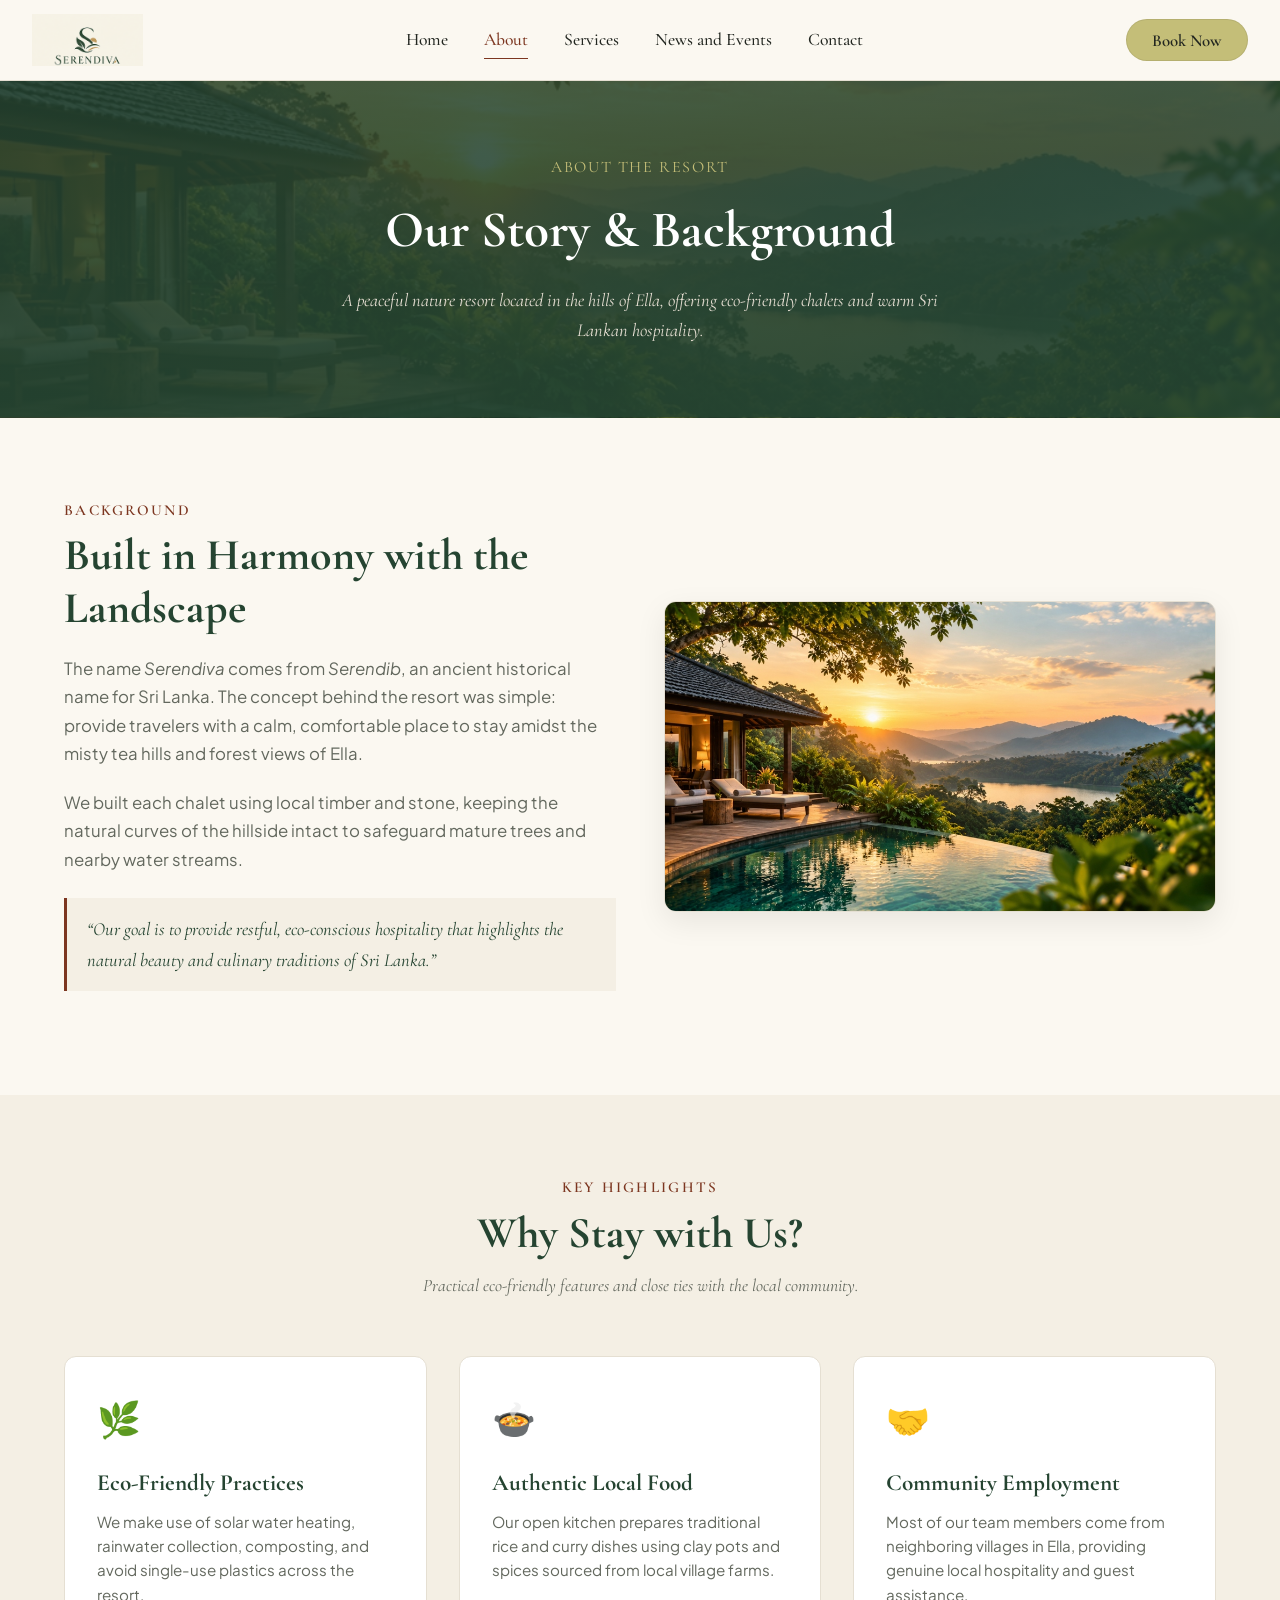
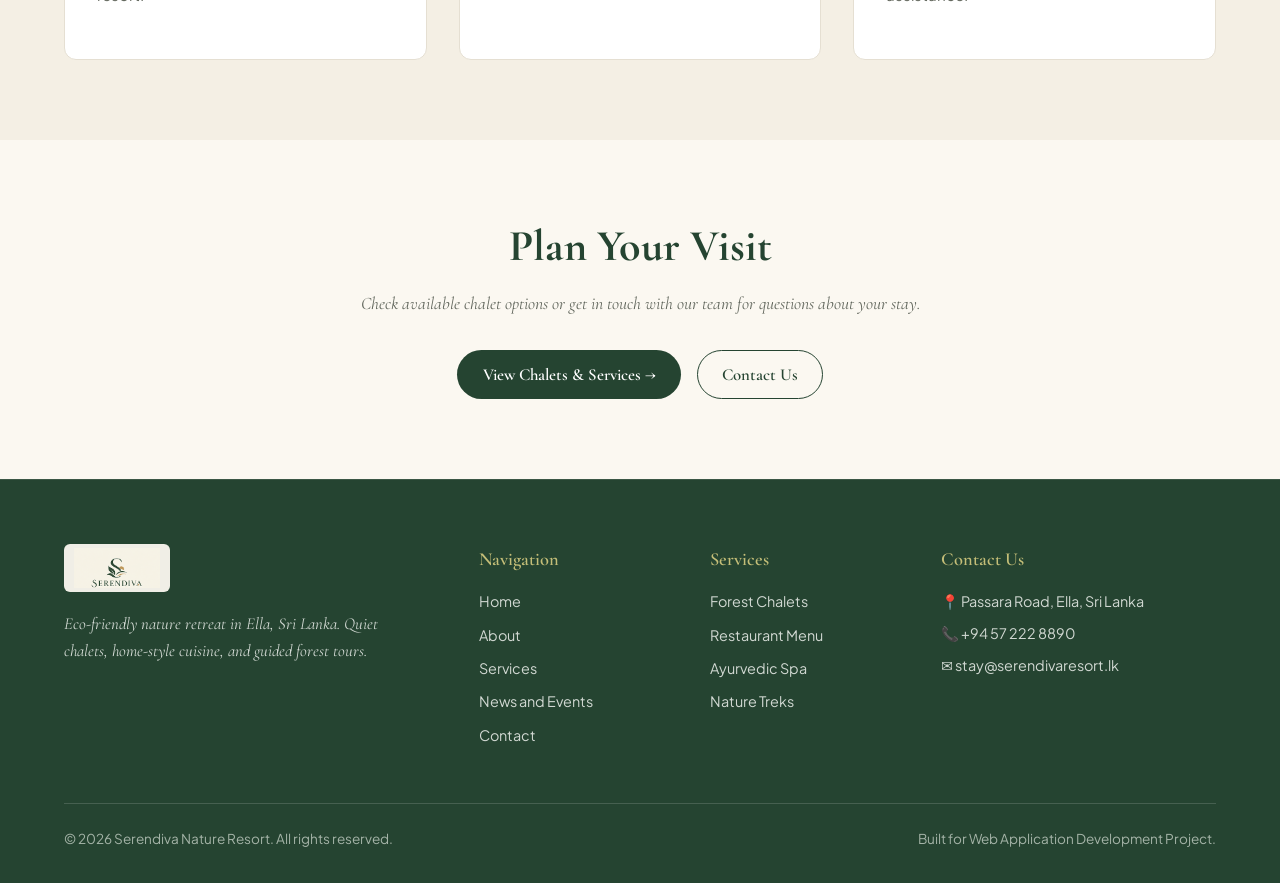
==== about.html @ 0704122e "Add Serendiva Nature Resort website pages, styles, and assets" ====
<!DOCTYPE html>
<html lang="en">
<head>
  <meta charset="UTF-8">
  <meta name="viewport" content="width=device-width, initial-scale=1.0">
  <meta name="description" content="About Serendiva Nature Resort in Ella, Sri Lanka. Eco-friendly stays, local traditions, and natural surroundings.">
  <title>About Us - Serendiva Nature Resort</title>
  <link rel="stylesheet" href="css/style.css">
  <link rel="icon" href="data:image/svg+xml,<svg xmlns=%22http://www.w3.org/2000/svg%22 viewBox=%220 0 100 100%22><text y=%22.9em%22 font-size=%2290%22>🍃</text></svg>">
</head>
<body>

  <!-- Navigation -->
  <header class="site-navbar">
    <div class="nav-container">
      <a href="index.html" class="site-logo">
        <img src="assets/images/logo.png" alt="Serendiva" class="site-logo-img">
      </a>

      <nav class="nav-menu" id="navMenu">
        <a href="index.html" class="nav-item">Home</a>
        <a href="about.html" class="nav-item active">About</a>
        <a href="services.html" class="nav-item">Services</a>
        <a href="news.html" class="nav-item">News and Events</a>
        <a href="contact.html" class="nav-item">Contact</a>
      </nav>

      <button class="btn-book-now" data-open-booking>Book Now</button>
      <button class="mobile-nav-toggle" id="mobileNavToggle" aria-label="Toggle Navigation">&#9776;</button>
    </div>
  </header>

  <!-- Page Header -->
  <section class="page-header">
    <div class="container">
      <span class="page-header-eyebrow">About the Resort</span>
      <h1 class="page-header-title">Our Story & Background</h1>
      <p class="page-header-subtitle">
        A peaceful nature resort located in the hills of Ella, offering eco-friendly chalets and warm Sri Lankan hospitality.
      </p>
    </div>
  </section>

  <!-- About Section -->
  <section class="section">
    <div class="container">
      <div class="grid-2">
        <div>
          <span class="section-tag">Background</span>
          <h2 class="section-heading" style="margin-bottom: 1.25rem;">Built in Harmony with the Landscape</h2>
          <p style="color: var(--color-text-muted); font-size: 1.05rem; margin-bottom: 1.25rem; line-height: 1.7;">
            The name <em>Serendiva</em> comes from <em>Serendib</em>, an ancient historical name for Sri Lanka. The concept behind the resort was simple: provide travelers with a calm, comfortable place to stay amidst the misty tea hills and forest views of Ella.
          </p>
          <p style="color: var(--color-text-muted); font-size: 1.05rem; margin-bottom: 1.5rem; line-height: 1.7;">
            We built each chalet using local timber and stone, keeping the natural curves of the hillside intact to safeguard mature trees and nearby water streams.
          </p>
          <div style="background-color: var(--color-cream-alt); border-left: 3px solid var(--color-rust); padding: 1rem 1.25rem; margin-bottom: 1.5rem;">
            <p style="font-family: var(--font-serif); font-size: 1.15rem; font-style: italic; color: var(--color-green);">
              “Our goal is to provide restful, eco-conscious hospitality that highlights the natural beauty and culinary traditions of Sri Lanka.”
            </p>
          </div>
        </div>
        <div>
          <div style="border-radius: var(--radius-md); overflow: hidden; box-shadow: var(--shadow-medium); border: 1px solid var(--color-border);">
            <img src="assets/images/hero_bg.jpg" alt="Serendiva Resort view overlooking hills">
          </div>
        </div>
      </div>
    </div>
  </section>

  <!-- Highlights -->
  <section class="section section-alt">
    <div class="container">
      <div class="section-title-wrap">
        <span class="section-tag">Key Highlights</span>
        <h2 class="section-heading">Why Stay with Us?</h2>
        <p class="section-desc">Practical eco-friendly features and close ties with the local community.</p>
      </div>

      <div class="grid-3">
        <div class="card" style="padding: 2rem;">
          <div style="font-size: 2.2rem; margin-bottom: 1rem;">🌿</div>
          <h3 class="card-title">Eco-Friendly Practices</h3>
          <p class="card-text">We make use of solar water heating, rainwater collection, composting, and avoid single-use plastics across the resort.</p>
        </div>

        <div class="card" style="padding: 2rem;">
          <div style="font-size: 2.2rem; margin-bottom: 1rem;">🍲</div>
          <h3 class="card-title">Authentic Local Food</h3>
          <p class="card-text">Our open kitchen prepares traditional rice and curry dishes using clay pots and spices sourced from local village farms.</p>
        </div>

        <div class="card" style="padding: 2rem;">
          <div style="font-size: 2.2rem; margin-bottom: 1rem;">🤝</div>
          <h3 class="card-title">Community Employment</h3>
          <p class="card-text">Most of our team members come from neighboring villages in Ella, providing genuine local hospitality and guest assistance.</p>
        </div>
      </div>
    </div>
  </section>

  <!-- CTA -->
  <section class="section" style="text-align: center;">
    <div class="container">
      <h2 class="section-heading" style="margin-bottom: 1rem;">Plan Your Visit</h2>
      <p class="section-desc" style="margin-bottom: 2rem;">Check available chalet options or get in touch with our team for questions about your stay.</p>
      <div style="display: flex; justify-content: center; gap: 1rem; flex-wrap: wrap;">
        <a href="services.html" class="btn-primary">View Chalets & Services &rarr;</a>
        <a href="contact.html" class="btn-outline">Contact Us</a>
      </div>
    </div>
  </section>

  <!-- Footer -->
  <footer class="site-footer">
    <div class="container">
      <div class="footer-grid">
        <div>
          <div style="background: rgba(251, 248, 241, 0.95); display: inline-block; padding: 4px 10px; border-radius: 6px; margin-bottom: 0.75rem;">
            <img src="assets/images/logo.png" alt="Serendiva" style="height: 40px; width: auto; display: block;">
          </div>
          <p class="footer-text">
            Eco-friendly nature retreat in Ella, Sri Lanka. Quiet chalets, home-style cuisine, and guided forest tours.
          </p>
        </div>

        <div>
          <h4 class="footer-heading">Navigation</h4>
          <div class="footer-links-list">
            <a href="index.html" class="footer-link">Home</a>
            <a href="about.html" class="footer-link">About</a>
            <a href="services.html" class="footer-link">Services</a>
            <a href="news.html" class="footer-link">News and Events</a>
            <a href="contact.html" class="footer-link">Contact</a>
          </div>
        </div>

        <div>
          <h4 class="footer-heading">Services</h4>
          <div class="footer-links-list">
            <a href="services.html" class="footer-link">Forest Chalets</a>
            <a href="services.html#dining" class="footer-link">Restaurant Menu</a>
            <a href="services.html#wellness" class="footer-link">Ayurvedic Spa</a>
            <a href="services.html#activities" class="footer-link">Nature Treks</a>
          </div>
        </div>

        <div>
          <h4 class="footer-heading">Contact Us</h4>
          <p style="font-size: 0.9rem; color: #d1d8d2; margin-bottom: 0.5rem;">📍 Passara Road, Ella, Sri Lanka</p>
          <p style="font-size: 0.9rem; color: #d1d8d2; margin-bottom: 0.5rem;">📞 +94 57 222 8890</p>
          <p style="font-size: 0.9rem; color: #d1d8d2;">✉️ stay@serendivaresort.lk</p>
        </div>
      </div>

      <div class="footer-bottom">
        <div>&copy; 2026 Serendiva Nature Resort. All rights reserved.</div>
        <div>Built for Web Application Development Project.</div>
      </div>
    </div>
  </footer>

  <script src="js/main.js"></script>
</body>
</html>
---- css/style.css ----
/* -------------------------------------------------------------------
   Serendiva Nature Resort - Main Stylesheet
   ------------------------------------------------------------------- */

@import url('https://fonts.googleapis.com/css2?family=Cormorant+Garamond:ital,wght@0,400;0,500;0,600;0,700;1,400;1,600;1,700&family=Plus+Jakarta+Sans:wght@300;400;500;600;700&display=swap');

:root {
  /* Color Palette */
  --color-cream: #fbf8f1;
  --color-cream-alt: #f4efe4;
  --color-white: #ffffff;
  --color-dark: #222620;
  --color-text-muted: #63685e;
  --color-border: #e5dfd2;

  --color-green: #254431;         /* Deep Ceylon forest green */
  --color-green-soft: #395c45;
  --color-olive: #c4be78;         /* Button olive-gold from hero */
  --color-olive-hover: #b3ac65;
  --color-rust: #7c3620;          /* "Soul of Sri Lanka" terracotta */

  /* Typography */
  --font-serif: 'Cormorant Garamond', Georgia, serif;
  --font-sans: 'Plus Jakarta Sans', system-ui, -apple-system, sans-serif;

  /* Shadows & Radius */
  --radius-sm: 6px;
  --radius-md: 12px;
  --radius-lg: 20px;
  --radius-pill: 9999px;
  --shadow-subtle: 0 4px 20px rgba(0, 0, 0, 0.06);
  --shadow-medium: 0 10px 30px rgba(0, 0, 0, 0.08);
}

/* Base Reset */
*, *::before, *::after {
  box-sizing: border-box;
  margin: 0;
  padding: 0;
}

html {
  scroll-behavior: smooth;
  font-size: 16px;
}

body {
  font-family: var(--font-sans);
  background-color: var(--color-cream);
  color: var(--color-dark);
  line-height: 1.65;
  overflow-x: hidden;
}

img {
  max-width: 100%;
  height: auto;
  display: block;
}

a {
  text-decoration: none;
  color: inherit;
  transition: all 0.25s ease;
}

ul {
  list-style: none;
}

/* Navigation Bar */

.site-navbar {
  background-color: var(--color-cream);
  border-bottom: 1px solid var(--color-border);
  position: sticky;
  top: 0;
  z-index: 1000;
  transition: all 0.3s ease;
}

.nav-container {
  max-width: 1280px;
  margin: 0 auto;
  padding: 0 2rem;
  height: 80px;
  display: flex;
  align-items: center;
  justify-content: space-between;
}

/* Brand Logo */
.site-logo {
  display: inline-flex;
  align-items: center;
  text-decoration: none;
}

.site-logo-img {
  height: 52px;
  width: auto;
  display: block;
  object-fit: contain;
  transition: transform 0.25s ease;
}

.site-logo:hover .site-logo-img {
  transform: scale(1.02);
}

/* Menu Links */
.nav-menu {
  display: flex;
  align-items: center;
  gap: 2.25rem;
}

.nav-item {
  font-family: var(--font-serif);
  font-size: 1.1rem;
  font-weight: 500;
  color: var(--color-dark);
  position: relative;
  padding: 0.3rem 0;
}

.nav-item:hover,
.nav-item.active {
  color: var(--color-rust);
}

.nav-item::after {
  content: "";
  position: absolute;
  bottom: 0;
  left: 0;
  width: 0;
  height: 1.5px;
  background-color: var(--color-rust);
  transition: width 0.25s ease;
}

.nav-item:hover::after,
.nav-item.active::after {
  width: 100%;
}

/* Book Now Button */
.btn-book-now {
  background-color: var(--color-olive);
  color: var(--color-dark);
  font-family: var(--font-serif);
  font-size: 1.05rem;
  font-weight: 600;
  padding: 0.6rem 1.6rem;
  border-radius: var(--radius-pill);
  border: 1px solid rgba(0, 0, 0, 0.08);
  cursor: pointer;
  transition: all 0.25s ease;
  display: inline-flex;
  align-items: center;
  justify-content: center;
}

.btn-book-now:hover {
  background-color: var(--color-olive-hover);
  transform: translateY(-1px);
  box-shadow: 0 4px 12px rgba(196, 190, 120, 0.35);
}

/* Mobile Toggle */
.mobile-nav-toggle {
  display: none;
  background: none;
  border: none;
  font-size: 1.75rem;
  color: var(--color-green);
  cursor: pointer;
}

/* Hero Section */

.hero-wrapper {
  position: relative;
  min-height: calc(100vh - 80px);
  max-height: 850px;
  background-size: cover;
  background-position: center;
  background-repeat: no-repeat;
  display: flex;
  align-items: center;
  justify-content: flex-end;
  padding: 4rem 5% 4rem 2rem;
}

.hero-overlay {
  position: absolute;
  inset: 0;
  background: linear-gradient(
    to right,
    rgba(0, 0, 0, 0.1) 0%,
    rgba(0, 0, 0, 0.2) 40%,
    rgba(0, 0, 0, 0.45) 80%,
    rgba(0, 0, 0, 0.55) 100%
  );
  z-index: 1;
}

.hero-box {
  position: relative;
  z-index: 2;
  max-width: 580px;
  text-align: left;
}

/* Hero Elements */
.hero-eyebrow {
  display: inline-block;
  padding: 0.3rem 0.85rem;
  border: 1px solid rgba(255, 255, 255, 0.6);
  background: rgba(255, 255, 255, 0.15);
  backdrop-filter: blur(4px);
  color: #ffffff;
  font-family: var(--font-serif);
  font-size: 0.95rem;
  letter-spacing: 0.04em;
  margin-bottom: 1.25rem;
  border-radius: 2px;
}

.hero-headline {
  font-family: var(--font-serif);
  font-size: clamp(2.8rem, 5.5vw, 4.4rem);
  font-weight: 700;
  line-height: 1.08;
  color: #ffffff;
  margin-bottom: 1.25rem;
  text-shadow: 0 2px 15px rgba(0, 0, 0, 0.35);
}

.hero-headline em {
  font-style: italic;
  color: #f5cf9e; /* Warm sunlit terracotta/gold contrast */
  display: block;
}

.hero-subtext {
  font-family: var(--font-serif);
  font-size: clamp(1.15rem, 2vw, 1.35rem);
  font-style: italic;
  font-weight: 400;
  color: #f7f5ed;
  line-height: 1.5;
  margin-bottom: 2rem;
  text-shadow: 0 2px 10px rgba(0, 0, 0, 0.4);
}

.btn-hero-explore {
  background-color: var(--color-olive);
  color: var(--color-dark);
  font-family: var(--font-serif);
  font-size: 1.15rem;
  font-weight: 600;
  padding: 0.75rem 2rem;
  border-radius: var(--radius-pill);
  border: none;
  cursor: pointer;
  display: inline-flex;
  align-items: center;
  gap: 0.6rem;
  transition: all 0.25s ease;
  box-shadow: 0 4px 15px rgba(0, 0, 0, 0.2);
}

.btn-hero-explore:hover {
  background-color: var(--color-olive-hover);
  transform: translateX(4px);
  box-shadow: 0 6px 20px rgba(0, 0, 0, 0.25);
}

/* ===================================================================
   PAGE HEADER BANNER (FOR INNER PAGES: ABOUT, SERVICES, NEWS, CONTACT)
   =================================================================== */

.page-header {
  background-color: var(--color-green);
  color: #ffffff;
  padding: 4.5rem 1.5rem;
  text-align: center;
  position: relative;
  background-image: linear-gradient(rgba(37, 68, 49, 0.85), rgba(37, 68, 49, 0.95)), url('../assets/images/hero_bg.jpg');
  background-size: cover;
  background-position: center;
}

.page-header-eyebrow {
  display: inline-block;
  font-family: var(--font-serif);
  font-size: 1rem;
  color: var(--color-olive);
  letter-spacing: 0.1em;
  text-transform: uppercase;
  margin-bottom: 0.5rem;
}

.page-header-title {
  font-family: var(--font-serif);
  font-size: clamp(2.2rem, 4vw, 3.2rem);
  font-weight: 700;
  color: #ffffff;
  margin-bottom: 0.75rem;
}

.page-header-subtitle {
  font-family: var(--font-serif);
  font-size: 1.15rem;
  font-style: italic;
  color: #e5ded2;
  max-width: 600px;
  margin: 0 auto;
}

/* ===================================================================
   CONTAINER & SECTION LAYOUTS
   =================================================================== */

.container {
  max-width: 1200px;
  margin: 0 auto;
  padding: 0 1.5rem;
}

.section {
  padding: 5rem 0;
}

.section-alt {
  background-color: var(--color-cream-alt);
}

.section-title-wrap {
  text-align: center;
  margin-bottom: 3.5rem;
}

.section-tag {
  font-family: var(--font-serif);
  font-size: 0.95rem;
  color: var(--color-rust);
  letter-spacing: 0.15em;
  text-transform: uppercase;
  font-weight: 600;
  display: block;
  margin-bottom: 0.4rem;
}

.section-heading {
  font-family: var(--font-serif);
  font-size: clamp(2rem, 3.5vw, 2.75rem);
  font-weight: 700;
  color: var(--color-green);
  line-height: 1.2;
}

.section-desc {
  font-family: var(--font-serif);
  font-size: 1.1rem;
  font-style: italic;
  color: var(--color-text-muted);
  max-width: 650px;
  margin: 0.75rem auto 0;
}

/* Grid & Cards */

.grid-3 {
  display: grid;
  grid-template-columns: repeat(auto-fit, minmax(320px, 1fr));
  gap: 2rem;
}

.grid-2 {
  display: grid;
  grid-template-columns: 1fr 1fr;
  gap: 3rem;
  align-items: center;
}

.card {
  background-color: var(--color-white);
  border-radius: var(--radius-md);
  border: 1px solid var(--color-border);
  overflow: hidden;
  transition: all 0.3s ease;
  display: flex;
  flex-direction: column;
}

.card:hover {
  transform: translateY(-5px);
  box-shadow: var(--shadow-medium);
  border-color: var(--color-olive);
}

.card-img-wrap {
  position: relative;
  height: 220px;
  overflow: hidden;
}

.card-img-wrap img {
  width: 100%;
  height: 100%;
  object-fit: cover;
  transition: transform 0.4s ease;
}

.card:hover .card-img-wrap img {
  transform: scale(1.05);
}

.card-badge {
  position: absolute;
  top: 1rem;
  left: 1rem;
  background-color: var(--color-olive);
  color: var(--color-dark);
  font-family: var(--font-serif);
  font-size: 0.85rem;
  font-weight: 600;
  padding: 0.25rem 0.75rem;
  border-radius: var(--radius-pill);
}

.card-body {
  padding: 1.75rem;
  display: flex;
  flex-direction: column;
  flex-grow: 1;
}

.card-title {
  font-family: var(--font-serif);
  font-size: 1.45rem;
  font-weight: 700;
  color: var(--color-green);
  margin-bottom: 0.5rem;
}

.card-text {
  font-size: 0.95rem;
  color: var(--color-text-muted);
  line-height: 1.6;
  margin-bottom: 1.25rem;
}

.card-footer {
  margin-top: auto;
  display: flex;
  align-items: center;
  justify-content: space-between;
  border-top: 1px solid var(--color-border);
  padding-top: 1rem;
}

.card-price {
  font-family: var(--font-serif);
  font-size: 1.25rem;
  font-weight: 700;
  color: var(--color-rust);
}

/* Primary Button */
.btn-primary {
  background-color: var(--color-green);
  color: #ffffff;
  font-family: var(--font-serif);
  font-size: 1.05rem;
  font-weight: 600;
  padding: 0.65rem 1.6rem;
  border-radius: var(--radius-pill);
  border: none;
  cursor: pointer;
  display: inline-flex;
  align-items: center;
  gap: 0.5rem;
  transition: all 0.25s ease;
}

.btn-primary:hover {
  background-color: var(--color-green-soft);
  transform: translateY(-2px);
}

.btn-outline {
  background: transparent;
  color: var(--color-green);
  border: 1px solid var(--color-green);
  font-family: var(--font-serif);
  font-size: 1.05rem;
  font-weight: 600;
  padding: 0.6rem 1.5rem;
  border-radius: var(--radius-pill);
  cursor: pointer;
  transition: all 0.25s ease;
}

.btn-outline:hover {
  background-color: var(--color-green);
  color: #ffffff;
}

/* Modal Dialog */

.modal-backdrop {
  position: fixed;
  inset: 0;
  background-color: rgba(34, 38, 32, 0.65);
  backdrop-filter: blur(4px);
  z-index: 2000;
  display: flex;
  align-items: center;
  justify-content: center;
  padding: 1.5rem;
  opacity: 0;
  pointer-events: none;
  transition: opacity 0.3s ease;
}

.modal-backdrop.active {
  opacity: 1;
  pointer-events: auto;
}

.modal-content {
  background-color: var(--color-white);
  border-radius: var(--radius-md);
  max-width: 600px;
  width: 100%;
  max-height: 90vh;
  overflow-y: auto;
  padding: 2.5rem;
  position: relative;
  box-shadow: 0 20px 50px rgba(0, 0, 0, 0.25);
  border: 1px solid var(--color-border);
}

.modal-close {
  position: absolute;
  top: 1.25rem;
  right: 1.25rem;
  background: none;
  border: none;
  font-size: 1.5rem;
  color: var(--color-text-muted);
  cursor: pointer;
}

.modal-close:hover {
  color: var(--color-dark);
}

/* Form Styles */
.form-group {
  margin-bottom: 1.25rem;
}

.form-label {
  display: block;
  font-family: var(--font-serif);
  font-size: 1rem;
  font-weight: 600;
  color: var(--color-green);
  margin-bottom: 0.35rem;
}

.form-input,
.form-select,
.form-textarea {
  width: 100%;
  padding: 0.75rem 1rem;
  border: 1px solid var(--color-border);
  border-radius: var(--radius-sm);
  background-color: var(--color-cream);
  font-family: var(--font-sans);
  font-size: 0.95rem;
  color: var(--color-dark);
  outline: none;
  transition: border-color 0.2s ease;
}

.form-input:focus,
.form-select:focus,
.form-textarea:focus {
  border-color: var(--color-rust);
  background-color: var(--color-white);
}

/* ===================================================================
   FOOTER (MINIMAL, ELEGANT CREAM/GREEN)
   =================================================================== */

.site-footer {
  background-color: var(--color-green);
  color: #ffffff;
  padding: 4rem 0 2rem;
  border-top: 1px solid rgba(255, 255, 255, 0.1);
}

.footer-grid {
  display: grid;
  grid-template-columns: 2fr 1fr 1fr 1.5fr;
  gap: 3rem;
  margin-bottom: 3.5rem;
}

.footer-logo-title {
  font-family: var(--font-serif);
  font-size: 1.4rem;
  font-weight: 700;
  letter-spacing: 0.15em;
  color: #ffffff;
  margin-bottom: 0.75rem;
}

.footer-text {
  font-family: var(--font-serif);
  font-size: 1.05rem;
  font-style: italic;
  color: #d1d8d2;
  line-height: 1.6;
  max-width: 320px;
}

.footer-heading {
  font-family: var(--font-serif);
  font-size: 1.15rem;
  font-weight: 600;
  color: var(--color-olive);
  margin-bottom: 1rem;
}

.footer-links-list {
  display: flex;
  flex-direction: column;
  gap: 0.6rem;
}

.footer-link {
  font-size: 0.9rem;
  color: #d1d8d2;
}

.footer-link:hover {
  color: #ffffff;
  padding-left: 4px;
}

.footer-bottom {
  border-top: 1px solid rgba(255, 255, 255, 0.15);
  padding-top: 1.5rem;
  display: flex;
  align-items: center;
  justify-content: space-between;
  font-size: 0.85rem;
  color: #a4b3a7;
  flex-wrap: wrap;
  gap: 1rem;
}

/* ===================================================================
   RESPONSIVE DESIGN
   =================================================================== */

@media (max-width: 900px) {
  .hero-wrapper {
    justify-content: center;
    padding: 3rem 1.5rem;
  }
  .hero-box {
    text-align: center;
  }
  .hero-eyebrow {
    margin-left: auto;
    margin-right: auto;
  }
  .grid-2 {
    grid-template-columns: 1fr;
  }
  .footer-grid {
    grid-template-columns: 1fr 1fr;
    gap: 2rem;
  }
}

@media (max-width: 768px) {
  .nav-menu {
    position: fixed;
    top: 80px;
    left: 0;
    right: 0;
    background-color: var(--color-cream);
    flex-direction: column;
    padding: 2rem;
    gap: 1.5rem;
    border-bottom: 1px solid var(--color-border);
    transform: translateY(-120%);
    opacity: 0;
    pointer-events: none;
    transition: all 0.3s ease;
  }
  .nav-menu.mobile-open {
    transform: translateY(0);
    opacity: 1;
    pointer-events: auto;
  }
  .mobile-nav-toggle {
    display: block;
  }
  .btn-book-now {
    display: none;
  }
  .footer-grid {
    grid-template-columns: 1fr;
  }
}
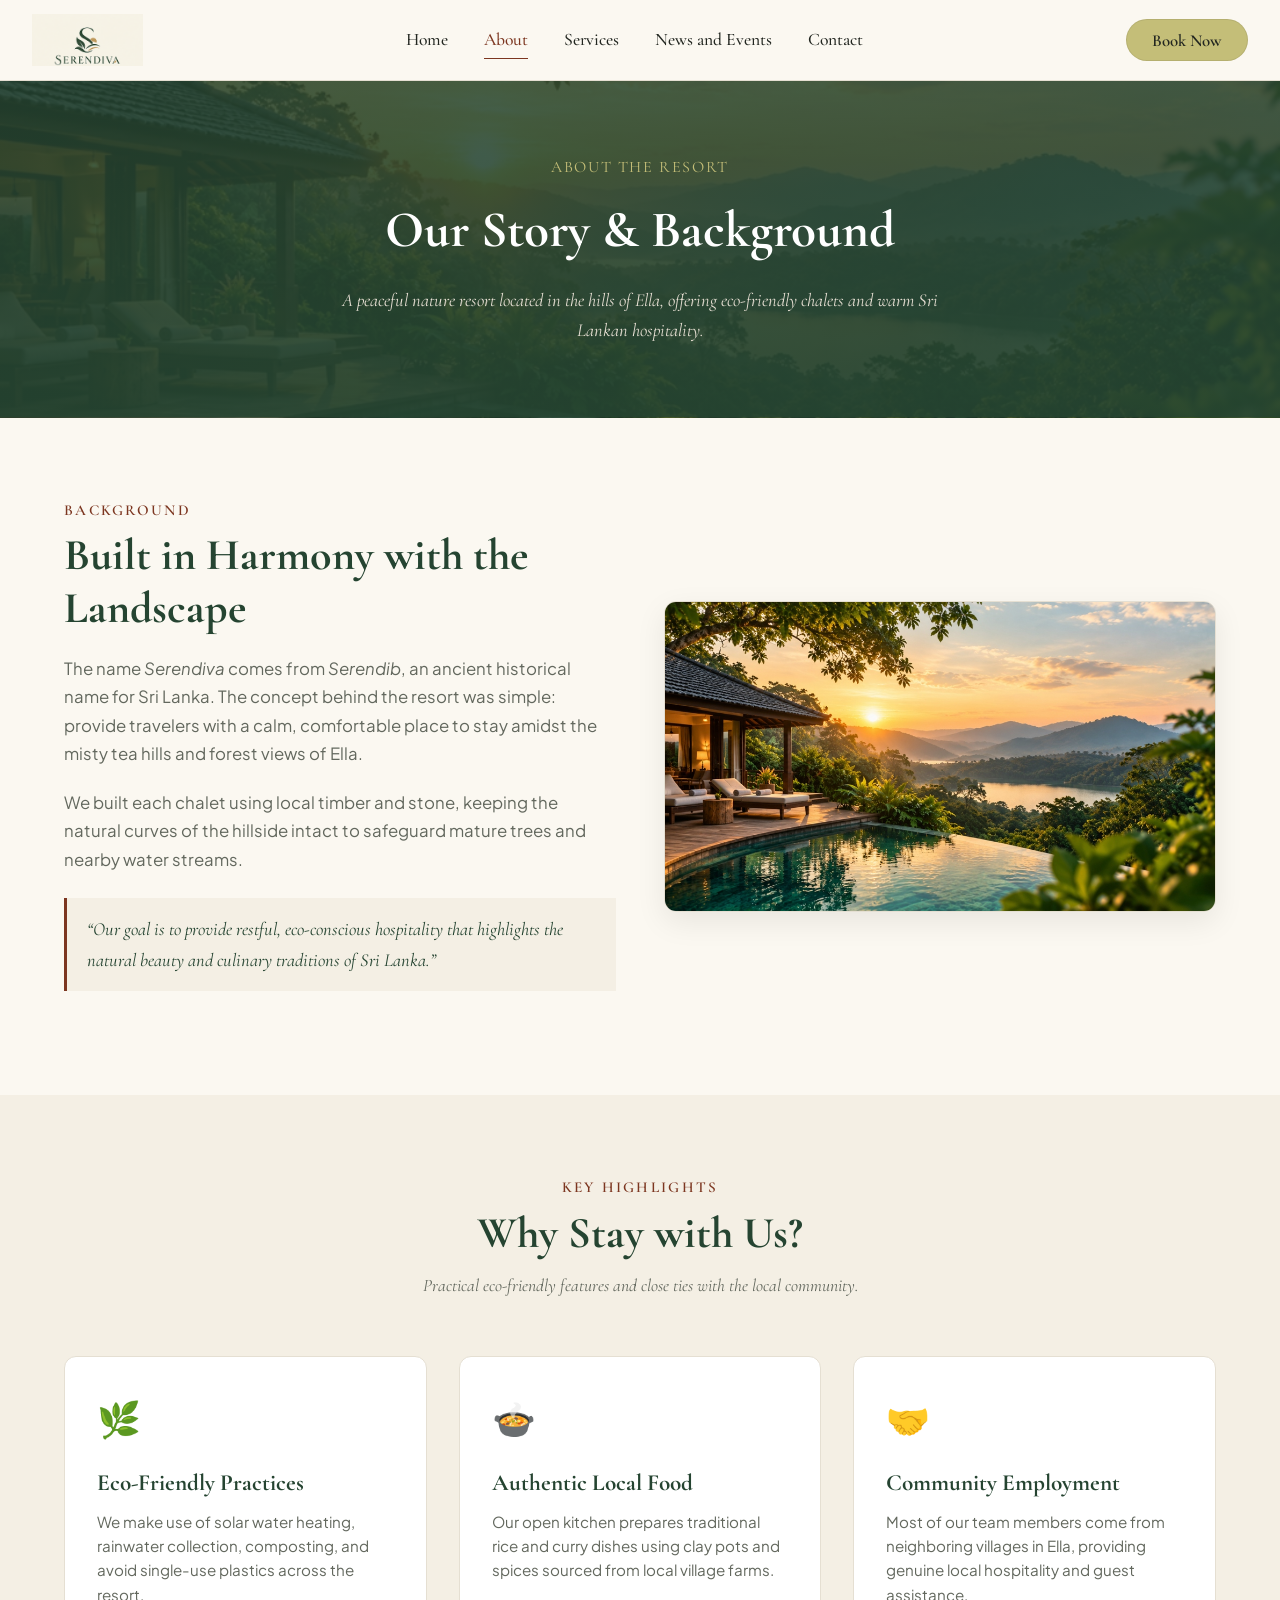
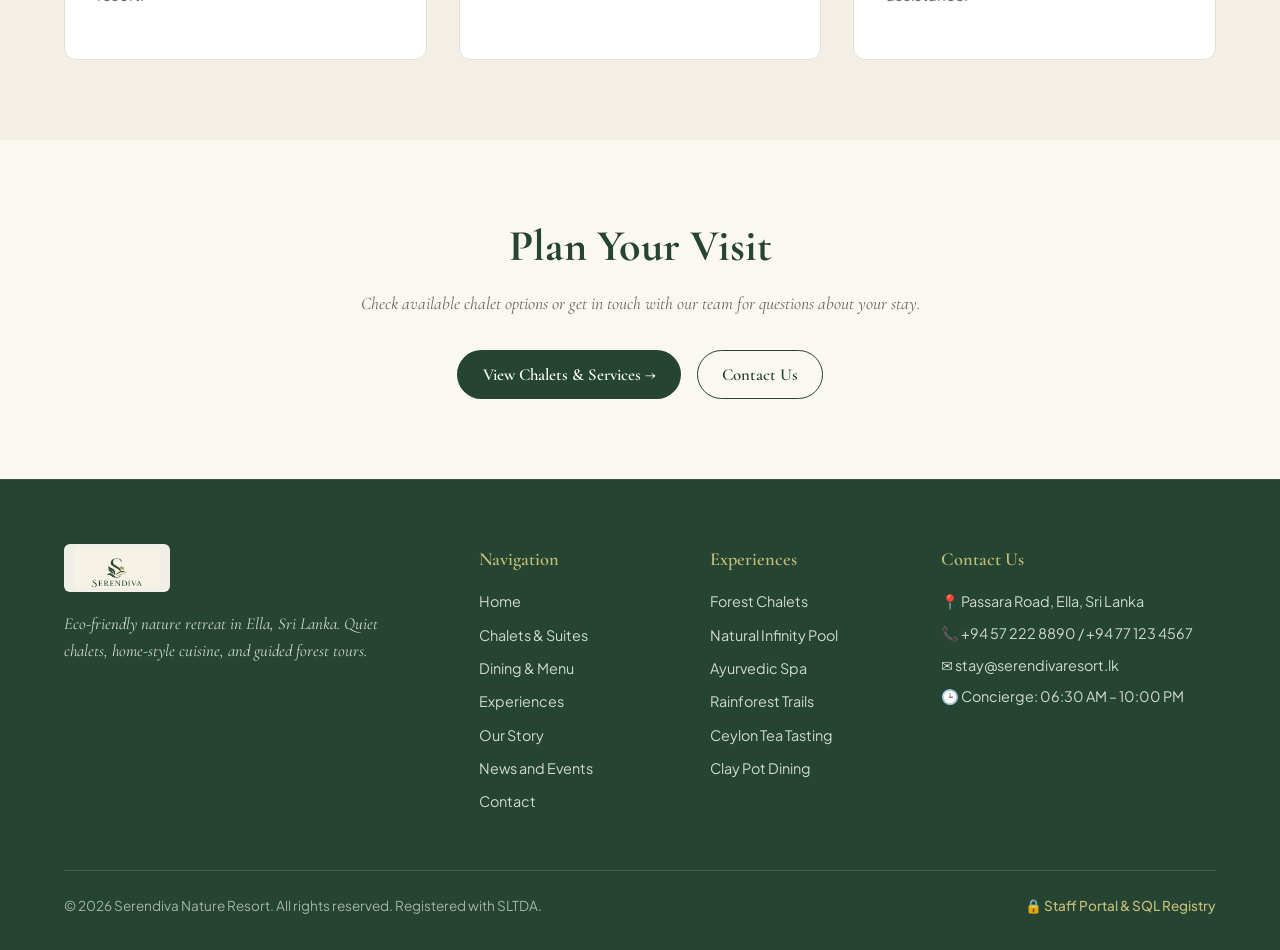
==== commit 608f9d0e: "create custom style sheet and configure workspace settings while updating navigation and footer layo" ====
--- a/about.html
+++ b/about.html
@@ -47,21 +47,21 @@
       <div class="grid-2">
         <div>
           <span class="section-tag">Background</span>
-          <h2 class="section-heading" style="margin-bottom: 1.25rem;">Built in Harmony with the Landscape</h2>
-          <p style="color: var(--color-text-muted); font-size: 1.05rem; margin-bottom: 1.25rem; line-height: 1.7;">
+          <h2 class="section-heading mb-3">Built in Harmony with the Landscape</h2>
+          <p class="text-muted lead-text mb-3">
             The name <em>Serendiva</em> comes from <em>Serendib</em>, an ancient historical name for Sri Lanka. The concept behind the resort was simple: provide travelers with a calm, comfortable place to stay amidst the misty tea hills and forest views of Ella.
           </p>
-          <p style="color: var(--color-text-muted); font-size: 1.05rem; margin-bottom: 1.5rem; line-height: 1.7;">
+          <p class="text-muted lead-text mb-4">
             We built each chalet using local timber and stone, keeping the natural curves of the hillside intact to safeguard mature trees and nearby water streams.
           </p>
-          <div style="background-color: var(--color-cream-alt); border-left: 3px solid var(--color-rust); padding: 1rem 1.25rem; margin-bottom: 1.5rem;">
-            <p style="font-family: var(--font-serif); font-size: 1.15rem; font-style: italic; color: var(--color-green);">
+          <div class="quote-box">
+            <p class="quote-box-text">
               “Our goal is to provide restful, eco-conscious hospitality that highlights the natural beauty and culinary traditions of Sri Lanka.”
             </p>
           </div>
         </div>
         <div>
-          <div style="border-radius: var(--radius-md); overflow: hidden; box-shadow: var(--shadow-medium); border: 1px solid var(--color-border);">
+          <div class="about-img-box">
             <img src="assets/images/hero_bg.jpg" alt="Serendiva Resort view overlooking hills">
           </div>
         </div>
@@ -79,20 +79,20 @@
       </div>
 
       <div class="grid-3">
-        <div class="card" style="padding: 2rem;">
-          <div style="font-size: 2.2rem; margin-bottom: 1rem;">🌿</div>
+        <div class="card card-p-2">
+          <div class="feature-emoji">🌿</div>
           <h3 class="card-title">Eco-Friendly Practices</h3>
           <p class="card-text">We make use of solar water heating, rainwater collection, composting, and avoid single-use plastics across the resort.</p>
         </div>
 
-        <div class="card" style="padding: 2rem;">
-          <div style="font-size: 2.2rem; margin-bottom: 1rem;">🍲</div>
+        <div class="card card-p-2">
+          <div class="feature-emoji">🍲</div>
           <h3 class="card-title">Authentic Local Food</h3>
           <p class="card-text">Our open kitchen prepares traditional rice and curry dishes using clay pots and spices sourced from local village farms.</p>
         </div>
 
-        <div class="card" style="padding: 2rem;">
-          <div style="font-size: 2.2rem; margin-bottom: 1rem;">🤝</div>
+        <div class="card card-p-2">
+          <div class="feature-emoji">🤝</div>
           <h3 class="card-title">Community Employment</h3>
           <p class="card-text">Most of our team members come from neighboring villages in Ella, providing genuine local hospitality and guest assistance.</p>
         </div>
@@ -101,11 +101,11 @@
   </section>
 
   <!-- CTA -->
-  <section class="section" style="text-align: center;">
+  <section class="section text-center">
     <div class="container">
-      <h2 class="section-heading" style="margin-bottom: 1rem;">Plan Your Visit</h2>
-      <p class="section-desc" style="margin-bottom: 2rem;">Check available chalet options or get in touch with our team for questions about your stay.</p>
-      <div style="display: flex; justify-content: center; gap: 1rem; flex-wrap: wrap;">
+      <h2 class="section-heading mb-2">Plan Your Visit</h2>
+      <p class="section-desc mb-5">Check available chalet options or get in touch with our team for questions about your stay.</p>
+      <div class="btn-center-row">
         <a href="services.html" class="btn-primary">View Chalets & Services &rarr;</a>
         <a href="contact.html" class="btn-outline">Contact Us</a>
       </div>
@@ -117,8 +117,8 @@
     <div class="container">
       <div class="footer-grid">
         <div>
-          <div style="background: rgba(251, 248, 241, 0.95); display: inline-block; padding: 4px 10px; border-radius: 6px; margin-bottom: 0.75rem;">
-            <img src="assets/images/logo.png" alt="Serendiva" style="height: 40px; width: auto; display: block;">
+          <div class="footer-logo-badge">
+            <img src="assets/images/logo.png" alt="Serendiva" class="footer-logo-img">
           </div>
           <p class="footer-text">
             Eco-friendly nature retreat in Ella, Sri Lanka. Quiet chalets, home-style cuisine, and guided forest tours.
@@ -129,34 +129,41 @@
           <h4 class="footer-heading">Navigation</h4>
           <div class="footer-links-list">
             <a href="index.html" class="footer-link">Home</a>
-            <a href="about.html" class="footer-link">About</a>
-            <a href="services.html" class="footer-link">Services</a>
+            <a href="rooms.html" class="footer-link">Chalets & Suites</a>
+            <a href="dining.html" class="footer-link">Dining & Menu</a>
+            <a href="facilities.html" class="footer-link">Experiences</a>
+            <a href="about.html" class="footer-link">Our Story</a>
             <a href="news.html" class="footer-link">News and Events</a>
             <a href="contact.html" class="footer-link">Contact</a>
           </div>
         </div>
 
         <div>
-          <h4 class="footer-heading">Services</h4>
+          <h4 class="footer-heading">Experiences</h4>
           <div class="footer-links-list">
-            <a href="services.html" class="footer-link">Forest Chalets</a>
-            <a href="services.html#dining" class="footer-link">Restaurant Menu</a>
-            <a href="services.html#wellness" class="footer-link">Ayurvedic Spa</a>
-            <a href="services.html#activities" class="footer-link">Nature Treks</a>
+            <a href="rooms.html" class="footer-link">Forest Chalets</a>
+            <a href="facilities.html" class="footer-link">Natural Infinity Pool</a>
+            <a href="facilities.html" class="footer-link">Ayurvedic Spa</a>
+            <a href="facilities.html" class="footer-link">Rainforest Trails</a>
+            <a href="facilities.html" class="footer-link">Ceylon Tea Tasting</a>
+            <a href="dining.html" class="footer-link">Clay Pot Dining</a>
           </div>
         </div>
 
         <div>
           <h4 class="footer-heading">Contact Us</h4>
-          <p style="font-size: 0.9rem; color: #d1d8d2; margin-bottom: 0.5rem;">📍 Passara Road, Ella, Sri Lanka</p>
-          <p style="font-size: 0.9rem; color: #d1d8d2; margin-bottom: 0.5rem;">📞 +94 57 222 8890</p>
-          <p style="font-size: 0.9rem; color: #d1d8d2;">✉️ stay@serendivaresort.lk</p>
+          <p class="footer-contact-item">📍 Passara Road, Ella, Sri Lanka</p>
+          <p class="footer-contact-item">📞 +94 57 222 8890 / +94 77 123 4567</p>
+          <p class="footer-contact-item">✉️ stay@serendivaresort.lk</p>
+          <p class="footer-contact-item">🕒 Concierge: 06:30 AM – 10:00 PM</p>
         </div>
       </div>
 
       <div class="footer-bottom">
-        <div>&copy; 2026 Serendiva Nature Resort. All rights reserved.</div>
-        <div>Built for Web Application Development Project.</div>
+        <div>&copy; 2026 Serendiva Nature Resort. All rights reserved. Registered with SLTDA.</div>
+        <div class="footer-admin-link-row">
+          <a href="admin.html" class="footer-admin-link">🔒 Staff Portal & SQL Registry</a>
+        </div>
       </div>
     </div>
   </footer>
--- a/css/style.css
+++ b/css/style.css
@@ -1,11 +1,7 @@
-/* -------------------------------------------------------------------
-   Serendiva Nature Resort - Main Stylesheet
-   ------------------------------------------------------------------- */
-
 @import url('https://fonts.googleapis.com/css2?family=Cormorant+Garamond:ital,wght@0,400;0,500;0,600;0,700;1,400;1,600;1,700&family=Plus+Jakarta+Sans:wght@300;400;500;600;700&display=swap');
 
 :root {
-  /* Color Palette */
+  
   --color-cream: #fbf8f1;
   --color-cream-alt: #f4efe4;
   --color-white: #ffffff;
@@ -13,17 +9,17 @@
   --color-text-muted: #63685e;
   --color-border: #e5dfd2;
 
-  --color-green: #254431;         /* Deep Ceylon forest green */
+  --color-green: #254431;         
   --color-green-soft: #395c45;
-  --color-olive: #c4be78;         /* Button olive-gold from hero */
+  --color-olive: #c4be78;         
   --color-olive-hover: #b3ac65;
-  --color-rust: #7c3620;          /* "Soul of Sri Lanka" terracotta */
-
-  /* Typography */
+  --color-rust: #7c3620;          
+
+  
   --font-serif: 'Cormorant Garamond', Georgia, serif;
   --font-sans: 'Plus Jakarta Sans', system-ui, -apple-system, sans-serif;
 
-  /* Shadows & Radius */
+  
   --radius-sm: 6px;
   --radius-md: 12px;
   --radius-lg: 20px;
@@ -32,7 +28,6 @@
   --shadow-medium: 0 10px 30px rgba(0, 0, 0, 0.08);
 }
 
-/* Base Reset */
 *, *::before, *::after {
   box-sizing: border-box;
   margin: 0;
@@ -67,8 +62,6 @@
 ul {
   list-style: none;
 }
-
-/* Navigation Bar */
 
 .site-navbar {
   background-color: var(--color-cream);
@@ -89,7 +82,6 @@
   justify-content: space-between;
 }
 
-/* Brand Logo */
 .site-logo {
   display: inline-flex;
   align-items: center;
@@ -108,7 +100,6 @@
   transform: scale(1.02);
 }
 
-/* Menu Links */
 .nav-menu {
   display: flex;
   align-items: center;
@@ -145,7 +136,6 @@
   width: 100%;
 }
 
-/* Book Now Button */
 .btn-book-now {
   background-color: var(--color-olive);
   color: var(--color-dark);
@@ -168,7 +158,6 @@
   box-shadow: 0 4px 12px rgba(196, 190, 120, 0.35);
 }
 
-/* Mobile Toggle */
 .mobile-nav-toggle {
   display: none;
   background: none;
@@ -177,8 +166,6 @@
   color: var(--color-green);
   cursor: pointer;
 }
-
-/* Hero Section */
 
 .hero-wrapper {
   position: relative;
@@ -213,12 +200,12 @@
   text-align: left;
 }
 
-/* Hero Elements */
 .hero-eyebrow {
   display: inline-block;
   padding: 0.3rem 0.85rem;
   border: 1px solid rgba(255, 255, 255, 0.6);
   background: rgba(255, 255, 255, 0.15);
+  -webkit-backdrop-filter: blur(4px);
   backdrop-filter: blur(4px);
   color: #ffffff;
   font-family: var(--font-serif);
@@ -240,7 +227,7 @@
 
 .hero-headline em {
   font-style: italic;
-  color: #f5cf9e; /* Warm sunlit terracotta/gold contrast */
+  color: #f5cf9e; 
   display: block;
 }
 
@@ -277,10 +264,6 @@
   transform: translateX(4px);
   box-shadow: 0 6px 20px rgba(0, 0, 0, 0.25);
 }
-
-/* ===================================================================
-   PAGE HEADER BANNER (FOR INNER PAGES: ABOUT, SERVICES, NEWS, CONTACT)
-   =================================================================== */
 
 .page-header {
   background-color: var(--color-green);
@@ -320,10 +303,6 @@
   margin: 0 auto;
 }
 
-/* ===================================================================
-   CONTAINER & SECTION LAYOUTS
-   =================================================================== */
-
 .container {
   max-width: 1200px;
   margin: 0 auto;
@@ -370,8 +349,6 @@
   max-width: 650px;
   margin: 0.75rem auto 0;
 }
-
-/* Grid & Cards */
 
 .grid-3 {
   display: grid;
@@ -470,7 +447,6 @@
   color: var(--color-rust);
 }
 
-/* Primary Button */
 .btn-primary {
   background-color: var(--color-green);
   color: #ffffff;
@@ -510,12 +486,11 @@
   color: #ffffff;
 }
 
-/* Modal Dialog */
-
 .modal-backdrop {
   position: fixed;
   inset: 0;
   background-color: rgba(34, 38, 32, 0.65);
+  -webkit-backdrop-filter: blur(4px);
   backdrop-filter: blur(4px);
   z-index: 2000;
   display: flex;
@@ -560,7 +535,6 @@
   color: var(--color-dark);
 }
 
-/* Form Styles */
 .form-group {
   margin-bottom: 1.25rem;
 }
@@ -596,11 +570,8 @@
   background-color: var(--color-white);
 }
 
-/* ===================================================================
-   FOOTER (MINIMAL, ELEGANT CREAM/GREEN)
-   =================================================================== */
-
-.site-footer {
+.site-footer,
+.footer {
   background-color: var(--color-green);
   color: #ffffff;
   padding: 4rem 0 2rem;
@@ -623,7 +594,8 @@
   margin-bottom: 0.75rem;
 }
 
-.footer-text {
+.footer-text,
+.footer-desc {
   font-family: var(--font-serif);
   font-size: 1.05rem;
   font-style: italic;
@@ -632,7 +604,8 @@
   max-width: 320px;
 }
 
-.footer-heading {
+.footer-heading,
+.footer-title {
   font-family: var(--font-serif);
   font-size: 1.15rem;
   font-weight: 600;
@@ -640,18 +613,23 @@
   margin-bottom: 1rem;
 }
 
-.footer-links-list {
+.footer-links-list,
+.footer-links {
   display: flex;
   flex-direction: column;
   gap: 0.6rem;
 }
 
-.footer-link {
+.footer-link,
+.footer-links a {
   font-size: 0.9rem;
   color: #d1d8d2;
-}
-
-.footer-link:hover {
+  text-decoration: none;
+  transition: all 0.2s ease;
+}
+
+.footer-link:hover,
+.footer-links a:hover {
   color: #ffffff;
   padding-left: 4px;
 }
@@ -667,10 +645,6 @@
   flex-wrap: wrap;
   gap: 1rem;
 }
-
-/* ===================================================================
-   RESPONSIVE DESIGN
-   =================================================================== */
 
 @media (max-width: 900px) {
   .hero-wrapper {
@@ -724,3 +698,525 @@
     grid-template-columns: 1fr;
   }
 }
+
+.hero-bg-serendiva {
+  background-image: url('../assets/images/hero_bg.jpg');
+}
+.rooms-hero-bg {
+  background-image: url('../assets/images/suite.jpg');
+}
+.dining-hero-bg {
+  background-image: url('../assets/images/dining.jpg');
+}
+.about-hero-bg {
+  background-image: url('../assets/images/hero.jpg');
+}
+.mb-1 { margin-bottom: 0.5rem; }
+.mb-2 { margin-bottom: 1rem; }
+.mb-3 { margin-bottom: 1.25rem; }
+.mb-4 { margin-bottom: 1.5rem; }
+.mb-5 { margin-bottom: 2rem; }
+.mt-auto { margin-top: auto; }
+.mt-4 { margin-top: 1.5rem; }
+.mt-5 { margin-top: 3rem; }
+.text-center { text-align: center; }
+.text-muted { color: var(--color-text-muted); }
+.text-green { color: var(--color-green); }
+.text-rust { color: var(--color-rust); }
+.text-olive { color: var(--color-olive); }
+.font-serif { font-family: var(--font-serif); }
+.font-semibold { font-weight: 600; }
+.font-bold { font-weight: 700; }
+.w-full { width: 100%; }
+.font-sm { font-size: 0.9rem; }
+.text-left { text-align: left; }
+.lead-text { font-size: 1.05rem; line-height: 1.7; }
+
+.about-img-box {
+  border-radius: var(--radius-md);
+  overflow: hidden;
+  box-shadow: var(--shadow-medium);
+  border: 1px solid var(--color-border);
+}
+.grid-form-2 {
+  display: grid;
+  grid-template-columns: 1fr 1fr;
+  gap: 1rem;
+}
+.modal-title-custom {
+  font-family: var(--font-serif);
+  font-size: 1.8rem;
+  color: var(--color-green);
+  margin-bottom: 0.5rem;
+}
+.modal-heading {
+  font-size: 1.6rem;
+}
+.modal-desc-custom {
+  color: var(--color-text-muted);
+  font-size: 0.95rem;
+  margin-bottom: 1.5rem;
+}
+.booking-summary-box {
+  background-color: var(--color-cream-alt);
+  border-radius: var(--radius-sm);
+  padding: 1.25rem;
+  margin-bottom: 1.5rem;
+  border: 1px dashed var(--color-border);
+}
+.booking-summary-row {
+  display: flex;
+  justify-content: space-between;
+  margin-bottom: 0.5rem;
+  font-size: 0.95rem;
+}
+.booking-summary-total {
+  display: flex;
+  justify-content: space-between;
+  font-size: 1.15rem;
+  font-weight: 700;
+  color: var(--color-rust);
+  border-top: 1px solid var(--color-border);
+  padding-top: 0.5rem;
+}
+.btn-book-submit {
+  width: 100%;
+  justify-content: center;
+  font-size: 1.1rem;
+  padding: 0.8rem;
+}
+.footer-logo-badge {
+  background: rgba(251, 248, 241, 0.95);
+  display: inline-block;
+  padding: 4px 10px;
+  border-radius: 6px;
+  margin-bottom: 0.75rem;
+}
+.footer-logo-img {
+  height: 40px;
+  width: auto;
+  display: block;
+}
+.footer-contact-item {
+  font-size: 0.9rem;
+  color: #d1d8d2;
+  margin-bottom: 0.5rem;
+}
+.footer-contact-item:last-child {
+  margin-bottom: 0;
+}
+.footer-admin-link-row {
+  display: flex;
+  gap: 1rem;
+  align-items: center;
+}
+.footer-admin-link {
+  color: var(--color-olive);
+  font-size: 0.85rem;
+  text-decoration: none;
+  font-weight: 500;
+}
+.event-date-tag {
+  font-size: 0.85rem;
+  color: var(--color-rust);
+  font-weight: 600;
+  margin-bottom: 0.35rem;
+}
+.card-link-more {
+  color: var(--color-green);
+  font-weight: 600;
+  margin-top: auto;
+  text-decoration: none;
+}
+
+.topbar-currency-label {
+  font-size: 0.75rem;
+}
+.mb-badge {
+  margin-bottom: 0.75rem;
+}
+.mb-title {
+  margin-bottom: 0.5rem;
+}
+.rooms-header-banner {
+  background: linear-gradient(180deg, var(--color-green) 0%, #173824 100%);
+  color: #ffffff;
+  text-align: center;
+}
+.rooms-header-title {
+  color: #ffffff;
+  font-size: clamp(2.2rem, 4vw, 3.2rem);
+  margin-bottom: 1rem;
+}
+.rooms-header-desc {
+  color: rgba(255, 255, 255, 0.85);
+  max-width: 650px;
+  margin: 0 auto;
+}
+.room-split-box {
+  margin-bottom: 5rem;
+  background: #ffffff;
+  border-radius: var(--radius-lg, 12px);
+  padding: 2.5rem;
+  border: 1px solid var(--color-border);
+  box-shadow: var(--shadow-sm, 0 2px 8px rgba(0,0,0,0.05));
+}
+.room-frame-full {
+  height: 100%;
+}
+.room-img-cover {
+  height: 100%;
+  min-height: 380px;
+  object-fit: cover;
+}
+.room-heading {
+  font-size: 2rem;
+  margin-bottom: 0.5rem;
+}
+.room-desc-p {
+  color: var(--color-text-muted);
+  font-size: 1rem;
+  margin-bottom: 1.5rem;
+  line-height: 1.6;
+}
+.room-spec-grid {
+  display: grid;
+  grid-template-columns: repeat(3, 1fr);
+  gap: 1rem;
+  margin-bottom: 1.5rem;
+  padding: 1rem;
+  background: var(--color-cream-alt, #f7f5ef);
+  border-radius: var(--radius-md, 8px);
+}
+.room-spec-title {
+  font-size: 0.75rem;
+  color: var(--color-text-muted);
+  text-transform: uppercase;
+}
+.room-amenities-group {
+  margin-bottom: 1.75rem;
+}
+.room-amenities-header {
+  font-size: 0.95rem;
+  margin-bottom: 0.5rem;
+  text-transform: uppercase;
+  letter-spacing: 0.05em;
+  color: var(--color-green);
+}
+.room-amenities-row {
+  display: flex;
+  flex-wrap: wrap;
+  gap: 0.5rem;
+}
+.room-booking-footer {
+  display: flex;
+  align-items: center;
+  justify-content: space-between;
+  border-top: 1px solid var(--color-border);
+  padding-top: 1.25rem;
+}
+.room-start-from {
+  font-size: 0.8rem;
+  color: var(--color-text-muted);
+}
+.room-price-display {
+  font-size: 1.75rem;
+  font-weight: 700;
+  color: var(--color-green);
+}
+.room-price-period {
+  font-size: 0.9rem;
+  font-weight: 400;
+  color: var(--color-text-muted);
+}
+.modal-conf-box {
+  max-width: 500px;
+}
+.modal-conf-icon {
+  width: 60px;
+  height: 60px;
+  background: #eaf8ee;
+  color: #2e7d32;
+  border-radius: 50%;
+  display: flex;
+  align-items: center;
+  justify-content: center;
+  font-size: 2rem;
+  margin: 0 auto 1rem;
+}
+.footer-logo-link {
+  margin-bottom: 1rem;
+}
+.footer-logo-symbol-white {
+  background: #ffffff;
+  color: var(--color-green);
+}
+.footer-tagline-gold {
+  color: #f7dfa5;
+}
+.footer-admin-row {
+  display: flex;
+  gap: 1.5rem;
+  align-items: center;
+}
+.footer-admin-gold-link {
+  color: var(--color-olive);
+  font-weight: 500;
+  text-decoration: none;
+}
+.event-free-tag {
+  font-size: 0.9rem;
+  color: var(--color-green);
+  font-weight: 600;
+}
+.news-card {
+  background-color: var(--color-white);
+  border-radius: var(--radius-md);
+  padding: 2rem;
+  border: 1px solid var(--color-border);
+}
+.news-card-tag {
+  font-size: 0.85rem;
+  color: var(--color-rust);
+  font-weight: 600;
+}
+.news-card-title {
+  font-family: var(--font-serif);
+  font-size: 1.5rem;
+  color: var(--color-green);
+  margin: 0.5rem 0;
+}
+.news-card-text {
+  color: var(--color-text-muted);
+  font-size: 0.95rem;
+  line-height: 1.6;
+  margin-bottom: 1rem;
+}
+.news-card-date {
+  font-size: 0.85rem;
+  color: var(--color-text-muted);
+}
+.quote-box {
+  background-color: var(--color-cream-alt);
+  border-left: 3px solid var(--color-rust);
+  padding: 1rem 1.25rem;
+  margin-bottom: 1.5rem;
+}
+.quote-box-text {
+  font-family: var(--font-serif);
+  font-size: 1.15rem;
+  font-style: italic;
+  color: var(--color-green);
+}
+.card-p-2 {
+  padding: 2rem;
+}
+.feature-emoji {
+  font-size: 2.2rem;
+  margin-bottom: 1rem;
+}
+.btn-center-row {
+  display: flex;
+  justify-content: center;
+  gap: 1rem;
+  flex-wrap: wrap;
+}
+.experiences-banner {
+  background: linear-gradient(180deg, var(--color-primary-dark) 0%, var(--color-primary) 100%);
+  color: #ffffff;
+  text-align: center;
+}
+.experiences-eyebrow {
+  color: #f7dfa5;
+}
+.experiences-title {
+  color: #ffffff;
+  font-size: clamp(2.2rem, 4vw, 3.2rem);
+  margin-bottom: 1rem;
+}
+.experiences-subtitle {
+  color: rgba(255, 255, 255, 0.85);
+  max-width: 680px;
+  margin: 0 auto;
+}
+.mb-split {
+  margin-bottom: 5rem;
+}
+.facility-title {
+  font-size: 2rem;
+  margin-bottom: 1rem;
+}
+.facility-desc-lead {
+  color: var(--color-text-muted);
+  font-size: 1.05rem;
+  margin-bottom: 1rem;
+  line-height: 1.6;
+}
+.facility-desc-body {
+  color: var(--color-text-muted);
+  margin-bottom: 1.5rem;
+}
+.facility-feature-list {
+  margin-bottom: 1.5rem;
+  display: flex;
+  flex-direction: column;
+  gap: 0.5rem;
+  color: var(--color-text-main);
+}
+.bg-sand {
+  background: var(--color-bg-sand);
+}
+.bg-sand-section {
+  background-color: var(--color-bg-sand);
+}
+.footer-links-row {
+  display: flex;
+  gap: 1.5rem;
+}
+.dining-hero-banner {
+  background-image: url('../assets/images/dining.jpg');
+  min-height: 60vh;
+}
+.dining-heritage-lead {
+  color: var(--color-text-muted);
+  font-size: 1.05rem;
+  margin-bottom: 1.25rem;
+}
+.dining-heritage-body {
+  color: var(--color-text-muted);
+  margin-bottom: 1.5rem;
+}
+.dining-feature-grid {
+  display: grid;
+  grid-template-columns: 1fr 1fr;
+  gap: 1rem;
+  margin-bottom: 2rem;
+}
+.dining-feature-card {
+  background: var(--color-bg-sand);
+  padding: 1rem;
+  border-radius: var(--radius-md);
+}
+.dining-feature-title {
+  color: var(--color-primary);
+  font-size: 1rem;
+  margin-bottom: 0.25rem;
+}
+.dining-feature-text {
+  font-size: 0.85rem;
+  color: var(--color-text-muted);
+}
+.dining-menu-header {
+  margin-bottom: 2.5rem;
+}
+.container-max-800 {
+  max-width: 800px;
+}
+.dining-booking-card {
+  background: #ffffff;
+  border-radius: var(--radius-lg);
+  padding: 3rem 2.5rem;
+  border: 1px solid var(--color-border);
+  box-shadow: var(--shadow-lg);
+}
+.dining-booking-header {
+  margin-bottom: 2rem;
+}
+.dining-booking-title {
+  font-size: 2.2rem;
+}
+.dining-booking-subtitle {
+  color: var(--color-text-muted);
+  font-size: 0.95rem;
+}
+.grid-form-3 {
+  display: grid;
+  grid-template-columns: repeat(3, 1fr);
+  gap: 1rem;
+  margin-bottom: 1.25rem;
+}
+.btn-full-width {
+  width: 100%;
+}
+.contact-info-list {
+  display: flex;
+  flex-direction: column;
+  gap: 1.5rem;
+  margin-bottom: 2rem;
+}
+.contact-info-item {
+  display: flex;
+  gap: 1rem;
+  align-items: flex-start;
+}
+.contact-info-icon {
+  font-size: 1.5rem;
+}
+.contact-info-title {
+  font-family: var(--font-serif);
+  font-size: 1.15rem;
+  color: var(--color-green);
+}
+.contact-info-text {
+  color: var(--color-text-muted);
+  font-size: 0.95rem;
+}
+.contact-pickup-note {
+  background-color: var(--color-cream-alt);
+  border-radius: var(--radius-sm);
+  padding: 1.25rem;
+  border-left: 3px solid var(--color-olive);
+}
+.contact-pickup-text {
+  font-size: 0.9rem;
+  color: var(--color-text-muted);
+  margin-top: 0.35rem;
+}
+.contact-form-box {
+  background-color: var(--color-white);
+  border-radius: var(--radius-md);
+  padding: 2.5rem;
+  border: 1px solid var(--color-border);
+  box-shadow: var(--shadow-subtle);
+}
+.contact-form-title {
+  font-family: var(--font-serif);
+  font-size: 1.6rem;
+  color: var(--color-green);
+  margin-bottom: 1.25rem;
+}
+.access-card {
+  padding: 1.75rem;
+}
+.access-card-title {
+  font-family: var(--font-serif);
+  font-size: 1.25rem;
+  color: var(--color-green);
+  margin-bottom: 0.5rem;
+}
+.access-card-text {
+  font-size: 0.95rem;
+  color: var(--color-text-muted);
+}
+.menu-tabs-row {
+  display: flex;
+  justify-content: center;
+  gap: 0.75rem;
+  flex-wrap: wrap;
+  margin-bottom: 2.5rem;
+}
+.badge-tag-green {
+  font-size: 0.85rem;
+  color: var(--color-green);
+  font-weight: 600;
+}
+.badge-tag-rust {
+  font-size: 0.85rem;
+  color: var(--color-rust);
+  font-weight: 600;
+}
+.badge-tag-olive {
+  font-size: 0.85rem;
+  color: var(--color-olive);
+  font-weight: 700;
+}
